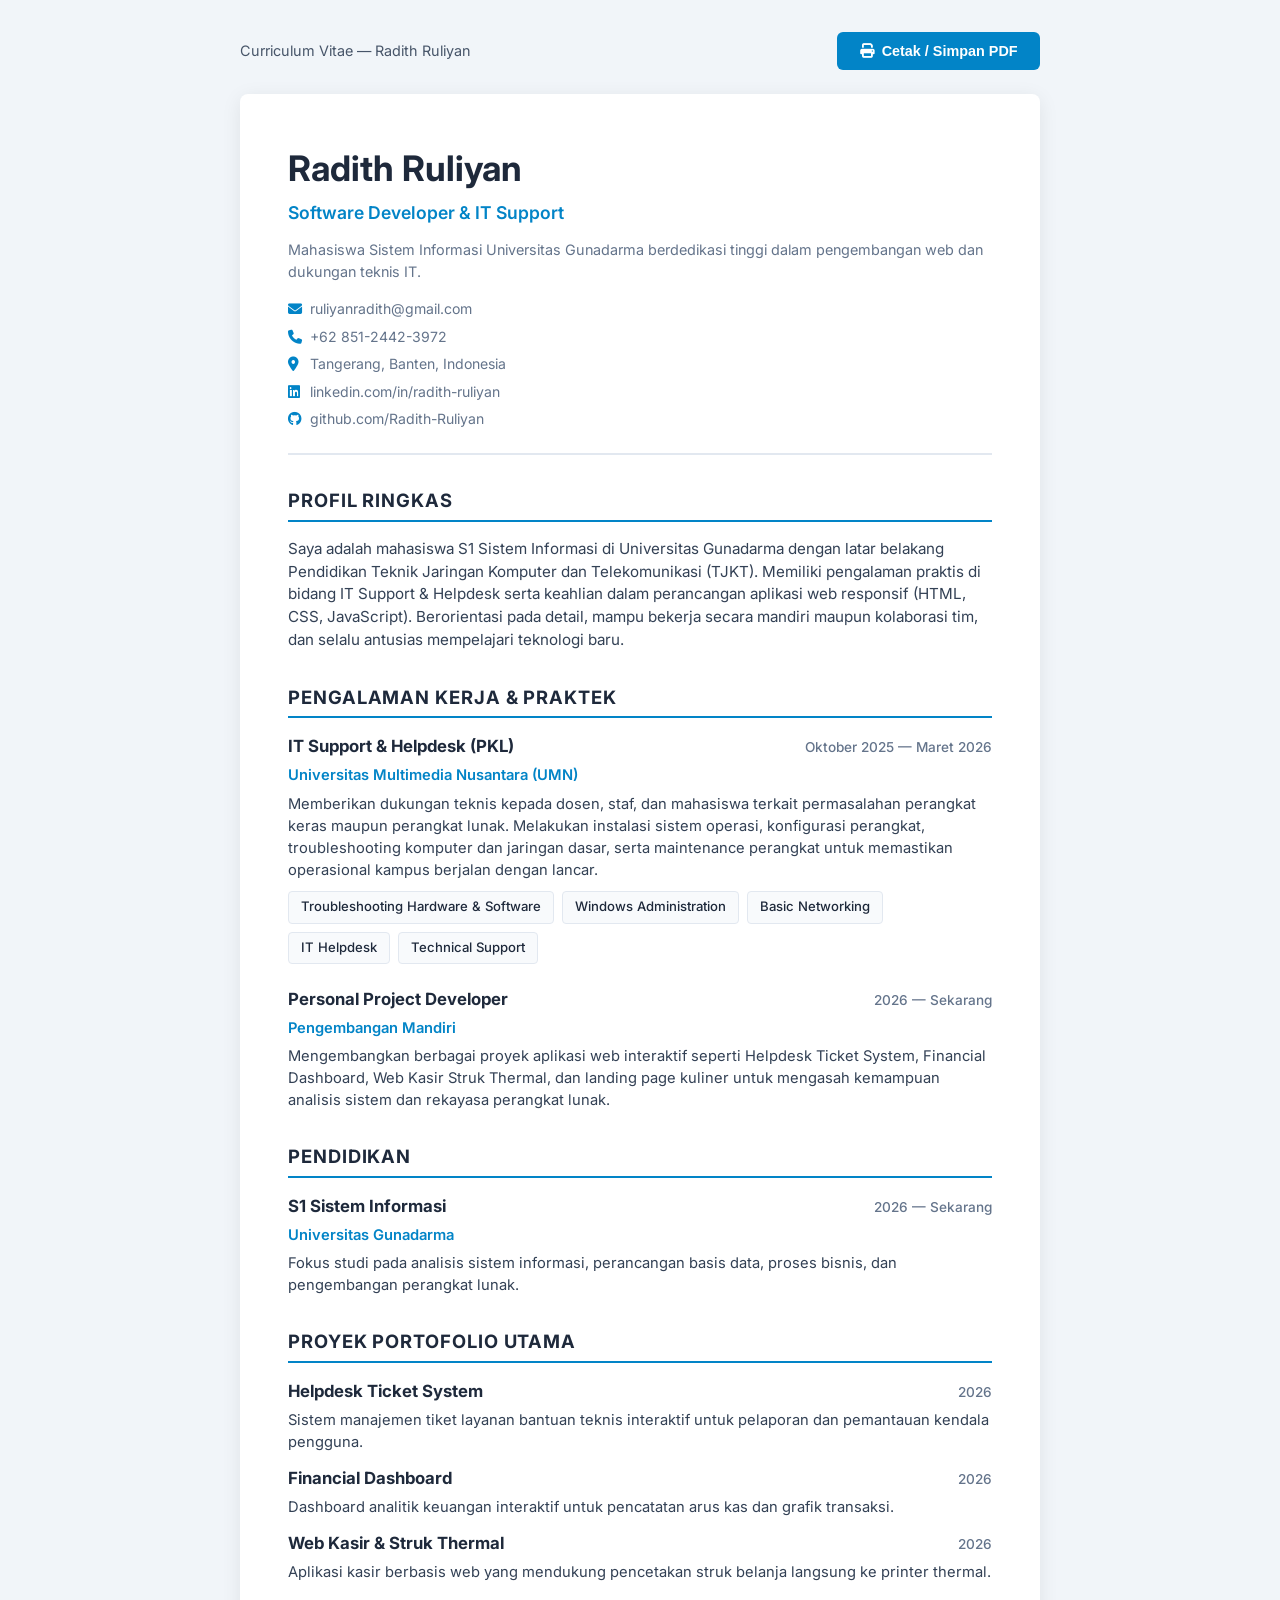
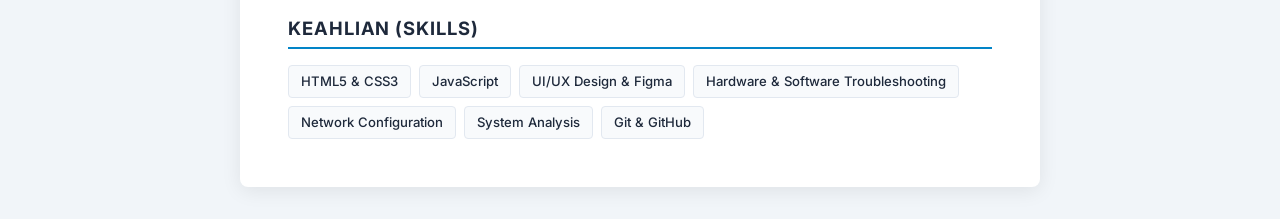
==== assets/CV_Radith_Ruliyan.html @ 459fc035 "Add files via upload" ====
<!DOCTYPE html>
<html lang="id">
<head>
<meta charset="UTF-8">
<meta name="viewport" content="width=device-width, initial-scale=1.0">
<title>CV Radith Ruliyan — Software Developer & IT Support</title>
<link rel="preconnect" href="https://fonts.googleapis.com">
<link rel="preconnect" href="https://fonts.gstatic.com" crossorigin>
<link href="https://fonts.googleapis.com/css2?family=Inter:wght@300;400;500;600;700&display=swap" rel="stylesheet">
<link rel="stylesheet" href="https://cdnjs.cloudflare.com/ajax/libs/font-awesome/6.5.1/css/all.min.css">
<style>
  :root {
    --primary: #1e293b;
    --accent: #0284c7;
    --text: #334155;
    --text-muted: #64748b;
    --border: #e2e8f0;
    --bg-light: #f8fafc;
  }
  *, *::before, *::after { box-sizing: border-box; }
  body {
    font-family: 'Inter', sans-serif;
    color: var(--text);
    background-color: #f1f5f9;
    margin: 0;
    padding: 2rem 1rem;
    line-height: 1.5;
  }
  .page {
    max-width: 800px;
    margin: 0 auto;
    background: #ffffff;
    padding: 3rem;
    border-radius: 8px;
    box-shadow: 0 4px 20px rgba(0,0,0,0.08);
  }
  .header {
    border-bottom: 2px solid var(--border);
    padding-bottom: 1.5rem;
    margin-bottom: 2rem;
    display: flex;
    justify-content: space-between;
    align-items: flex-start;
    flex-wrap: wrap;
    gap: 1rem;
  }
  .header-info h1 {
    font-size: 2.2rem;
    font-weight: 700;
    color: var(--primary);
    margin: 0 0 0.3rem;
  }
  .header-info .subtitle {
    font-size: 1.1rem;
    font-weight: 600;
    color: var(--accent);
    margin-bottom: 0.8rem;
  }
  .contact-list {
    display: flex;
    flex-direction: column;
    gap: 0.4rem;
    font-size: 0.88rem;
    color: var(--text-muted);
  }
  .contact-list a {
    color: inherit;
    text-decoration: none;
  }
  .contact-list a:hover { color: var(--accent); }
  .contact-list i { width: 18px; color: var(--accent); }

  .section-title {
    font-size: 1.15rem;
    font-weight: 700;
    text-transform: uppercase;
    letter-spacing: 0.05em;
    color: var(--primary);
    border-bottom: 2px solid var(--accent);
    padding-bottom: 0.3rem;
    margin: 2rem 0 1rem;
  }
  .section-title:first-of-type { margin-top: 0; }

  p { margin: 0 0 0.8rem; font-size: 0.95rem; }

  .item {
    margin-bottom: 1.4rem;
  }
  .item-header {
    display: flex;
    justify-content: space-between;
    align-items: baseline;
    margin-bottom: 0.3rem;
  }
  .item-title {
    font-weight: 700;
    font-size: 1.05rem;
    color: var(--primary);
  }
  .item-org {
    font-weight: 600;
    color: var(--accent);
    font-size: 0.92rem;
    margin-bottom: 0.4rem;
  }
  .item-date {
    font-size: 0.85rem;
    color: var(--text-muted);
    font-weight: 500;
  }
  .item-desc {
    font-size: 0.92rem;
    color: var(--text);
  }

  .skills-grid {
    display: flex;
    flex-wrap: wrap;
    gap: 0.5rem;
    margin-top: 0.5rem;
  }
  .skill-badge {
    background: var(--bg-light);
    border: 1px solid var(--border);
    padding: 0.35rem 0.75rem;
    border-radius: 4px;
    font-size: 0.82rem;
    font-weight: 500;
    color: var(--primary);
  }

  .no-print {
    max-width: 800px;
    margin: 0 auto 1.5rem;
    display: flex;
    justify-content: space-between;
    align-items: center;
  }
  .btn-print {
    background: var(--accent);
    color: #ffffff;
    border: none;
    padding: 0.7rem 1.4rem;
    font-size: 0.9rem;
    font-weight: 600;
    border-radius: 6px;
    cursor: pointer;
    display: inline-flex;
    align-items: center;
    gap: 0.5rem;
  }
  .btn-print:hover { background: #0369a1; }

  @media print {
    body { background: #ffffff; padding: 0; }
    .page { box-shadow: none; padding: 0; }
    .no-print { display: none; }
  }
</style>
</head>
<body>

<div class="no-print">
  <span style="font-size: 0.9rem; color: #475569;">Curriculum Vitae — Radith Ruliyan</span>
  <button class="btn-print" onclick="window.print()"><i class="fa-solid fa-print"></i> Cetak / Simpan PDF</button>
</div>

<div class="page">
  <div class="header">
    <div class="header-info">
      <h1>Radith Ruliyan</h1>
      <div class="subtitle">Software Developer & IT Support</div>
      <p style="margin: 0; color: var(--text-muted); font-size: 0.9rem;">
        Mahasiswa Sistem Informasi Universitas Gunadarma berdedikasi tinggi dalam pengembangan web dan dukungan teknis IT.
      </p>
    </div>
    <div class="contact-list">
      <div><i class="fa-solid fa-envelope"></i> <a href="mailto:ruliyanradith@gmail.com">ruliyanradith@gmail.com</a></div>
      <div><i class="fa-solid fa-phone"></i> +62 851-2442-3972</div>
      <div><i class="fa-solid fa-location-dot"></i> Tangerang, Banten, Indonesia</div>
      <div><i class="fa-brands fa-linkedin"></i> <a href="https://www.linkedin.com/in/radith-ruliyan-869730422/" target="_blank">linkedin.com/in/radith-ruliyan</a></div>
      <div><i class="fa-brands fa-github"></i> <a href="https://github.com/Radith-Ruliyan" target="_blank">github.com/Radith-Ruliyan</a></div>
    </div>
  </div>

  <div class="section-title">Profil Ringkas</div>
  <p>
    Saya adalah mahasiswa S1 Sistem Informasi di Universitas Gunadarma dengan latar belakang Pendidikan Teknik Jaringan Komputer dan Telekomunikasi (TJKT). Memiliki pengalaman praktis di bidang IT Support & Helpdesk serta keahlian dalam perancangan aplikasi web responsif (HTML, CSS, JavaScript). Berorientasi pada detail, mampu bekerja secara mandiri maupun kolaborasi tim, dan selalu antusias mempelajari teknologi baru.
  </p>

  <div class="section-title">Pengalaman Kerja & Praktek</div>

  <div class="item">
    <div class="item-header">
      <div class="item-title">IT Support & Helpdesk (PKL)</div>
      <div class="item-date">Oktober 2025 — Maret 2026</div>
    </div>
    <div class="item-org">Universitas Multimedia Nusantara (UMN)</div>
    <div class="item-desc">
      Memberikan dukungan teknis kepada dosen, staf, dan mahasiswa terkait permasalahan perangkat keras maupun perangkat lunak. Melakukan instalasi sistem operasi, konfigurasi perangkat, troubleshooting komputer dan jaringan dasar, serta maintenance perangkat untuk memastikan operasional kampus berjalan dengan lancar.
    </div>
    <div class="skills-grid" style="margin-top: 0.6rem;">
      <span class="skill-badge">Troubleshooting Hardware & Software</span>
      <span class="skill-badge">Windows Administration</span>
      <span class="skill-badge">Basic Networking</span>
      <span class="skill-badge">IT Helpdesk</span>
      <span class="skill-badge">Technical Support</span>
    </div>
  </div>

  <div class="item">
    <div class="item-header">
      <div class="item-title">Personal Project Developer</div>
      <div class="item-date">2026 — Sekarang</div>
    </div>
    <div class="item-org">Pengembangan Mandiri</div>
    <div class="item-desc">
      Mengembangkan berbagai proyek aplikasi web interaktif seperti Helpdesk Ticket System, Financial Dashboard, Web Kasir Struk Thermal, dan landing page kuliner untuk mengasah kemampuan analisis sistem dan rekayasa perangkat lunak.
    </div>
  </div>

  <div class="section-title">Pendidikan</div>

  <div class="item">
    <div class="item-header">
      <div class="item-title">S1 Sistem Informasi</div>
      <div class="item-date">2026 — Sekarang</div>
    </div>
    <div class="item-org">Universitas Gunadarma</div>
    <div class="item-desc">
      Fokus studi pada analisis sistem informasi, perancangan basis data, proses bisnis, dan pengembangan perangkat lunak.
    </div>
  </div>

  <div class="section-title">Proyek Portofolio Utama</div>

  <div class="item" style="margin-bottom: 0.8rem;">
    <div class="item-header">
      <div class="item-title">Helpdesk Ticket System</div>
      <div class="item-date">2026</div>
    </div>
    <div class="item-desc">Sistem manajemen tiket layanan bantuan teknis interaktif untuk pelaporan dan pemantauan kendala pengguna.</div>
  </div>

  <div class="item" style="margin-bottom: 0.8rem;">
    <div class="item-header">
      <div class="item-title">Financial Dashboard</div>
      <div class="item-date">2026</div>
    </div>
    <div class="item-desc">Dashboard analitik keuangan interaktif untuk pencatatan arus kas dan grafik transaksi.</div>
  </div>

  <div class="item" style="margin-bottom: 0.8rem;">
    <div class="item-header">
      <div class="item-title">Web Kasir & Struk Thermal</div>
      <div class="item-date">2026</div>
    </div>
    <div class="item-desc">Aplikasi kasir berbasis web yang mendukung pencetakan struk belanja langsung ke printer thermal.</div>
  </div>

  <div class="section-title">Keahlian (Skills)</div>
  <div class="skills-grid">
    <span class="skill-badge">HTML5 & CSS3</span>
    <span class="skill-badge">JavaScript</span>
    <span class="skill-badge">UI/UX Design & Figma</span>
    <span class="skill-badge">Hardware & Software Troubleshooting</span>
    <span class="skill-badge">Network Configuration</span>
    <span class="skill-badge">System Analysis</span>
    <span class="skill-badge">Git & GitHub</span>
  </div>
</div>

</body>
</html>
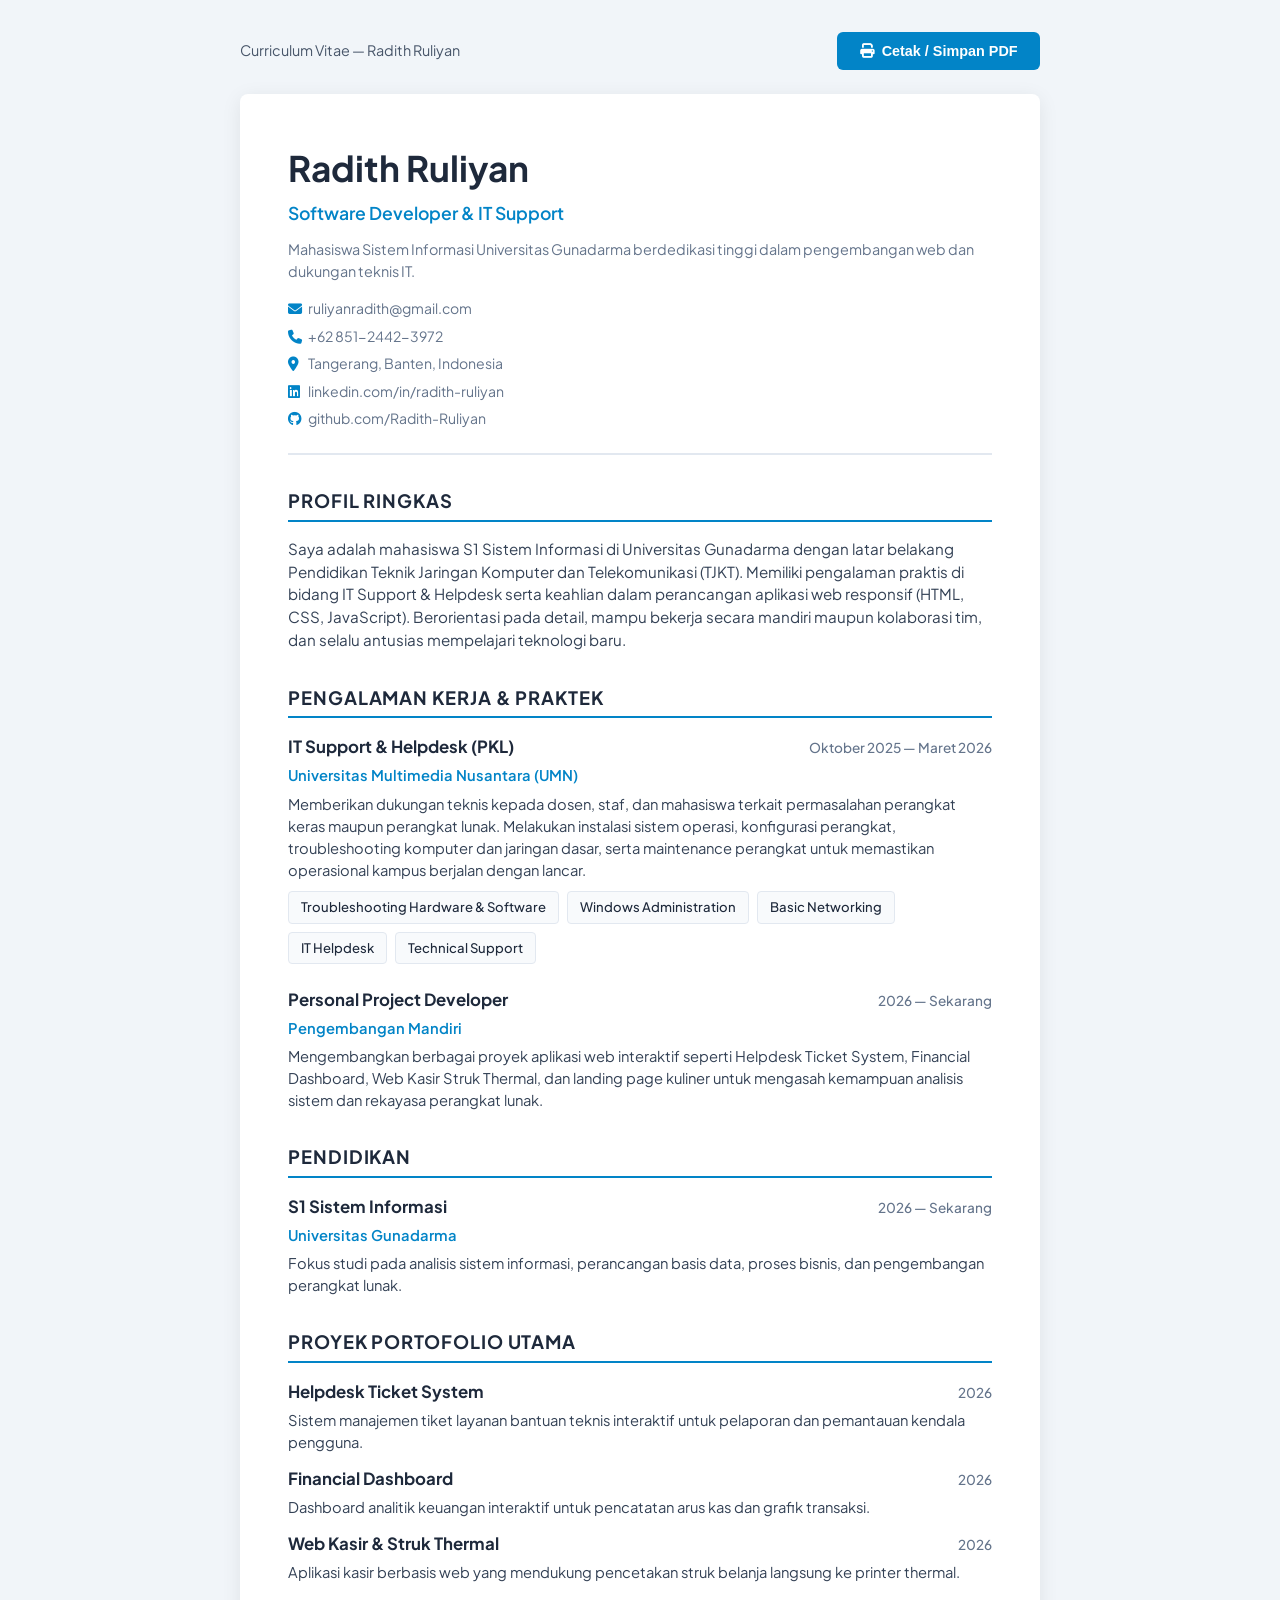
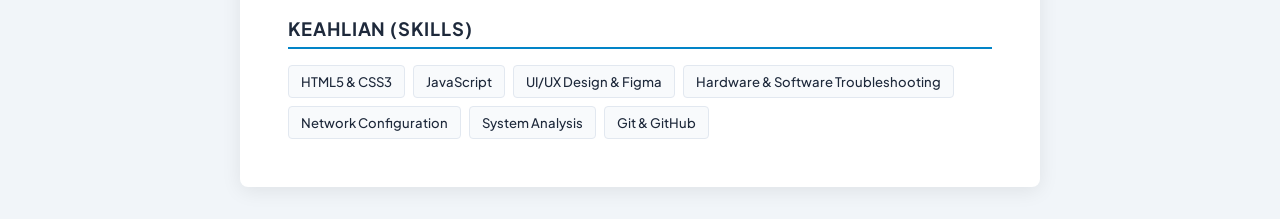
==== commit 96730f8a: "Add files via upload" ====
--- a/assets/CV_Radith_Ruliyan.html
+++ b/assets/CV_Radith_Ruliyan.html
@@ -6,7 +6,7 @@
 <title>CV Radith Ruliyan — Software Developer & IT Support</title>
 <link rel="preconnect" href="https://fonts.googleapis.com">
 <link rel="preconnect" href="https://fonts.gstatic.com" crossorigin>
-<link href="https://fonts.googleapis.com/css2?family=Inter:wght@300;400;500;600;700&display=swap" rel="stylesheet">
+<link href="https://fonts.googleapis.com/css2?family=Plus+Jakarta+Sans:wght@300;400;500;600;700;800&family=Lora:wght@500;600&display=swap" rel="stylesheet">
 <link rel="stylesheet" href="https://cdnjs.cloudflare.com/ajax/libs/font-awesome/6.5.1/css/all.min.css">
 <style>
   :root {
@@ -19,7 +19,7 @@
   }
   *, *::before, *::after { box-sizing: border-box; }
   body {
-    font-family: 'Inter', sans-serif;
+    font-family: 'Plus Jakarta Sans', sans-serif;
     color: var(--text);
     background-color: #f1f5f9;
     margin: 0;
